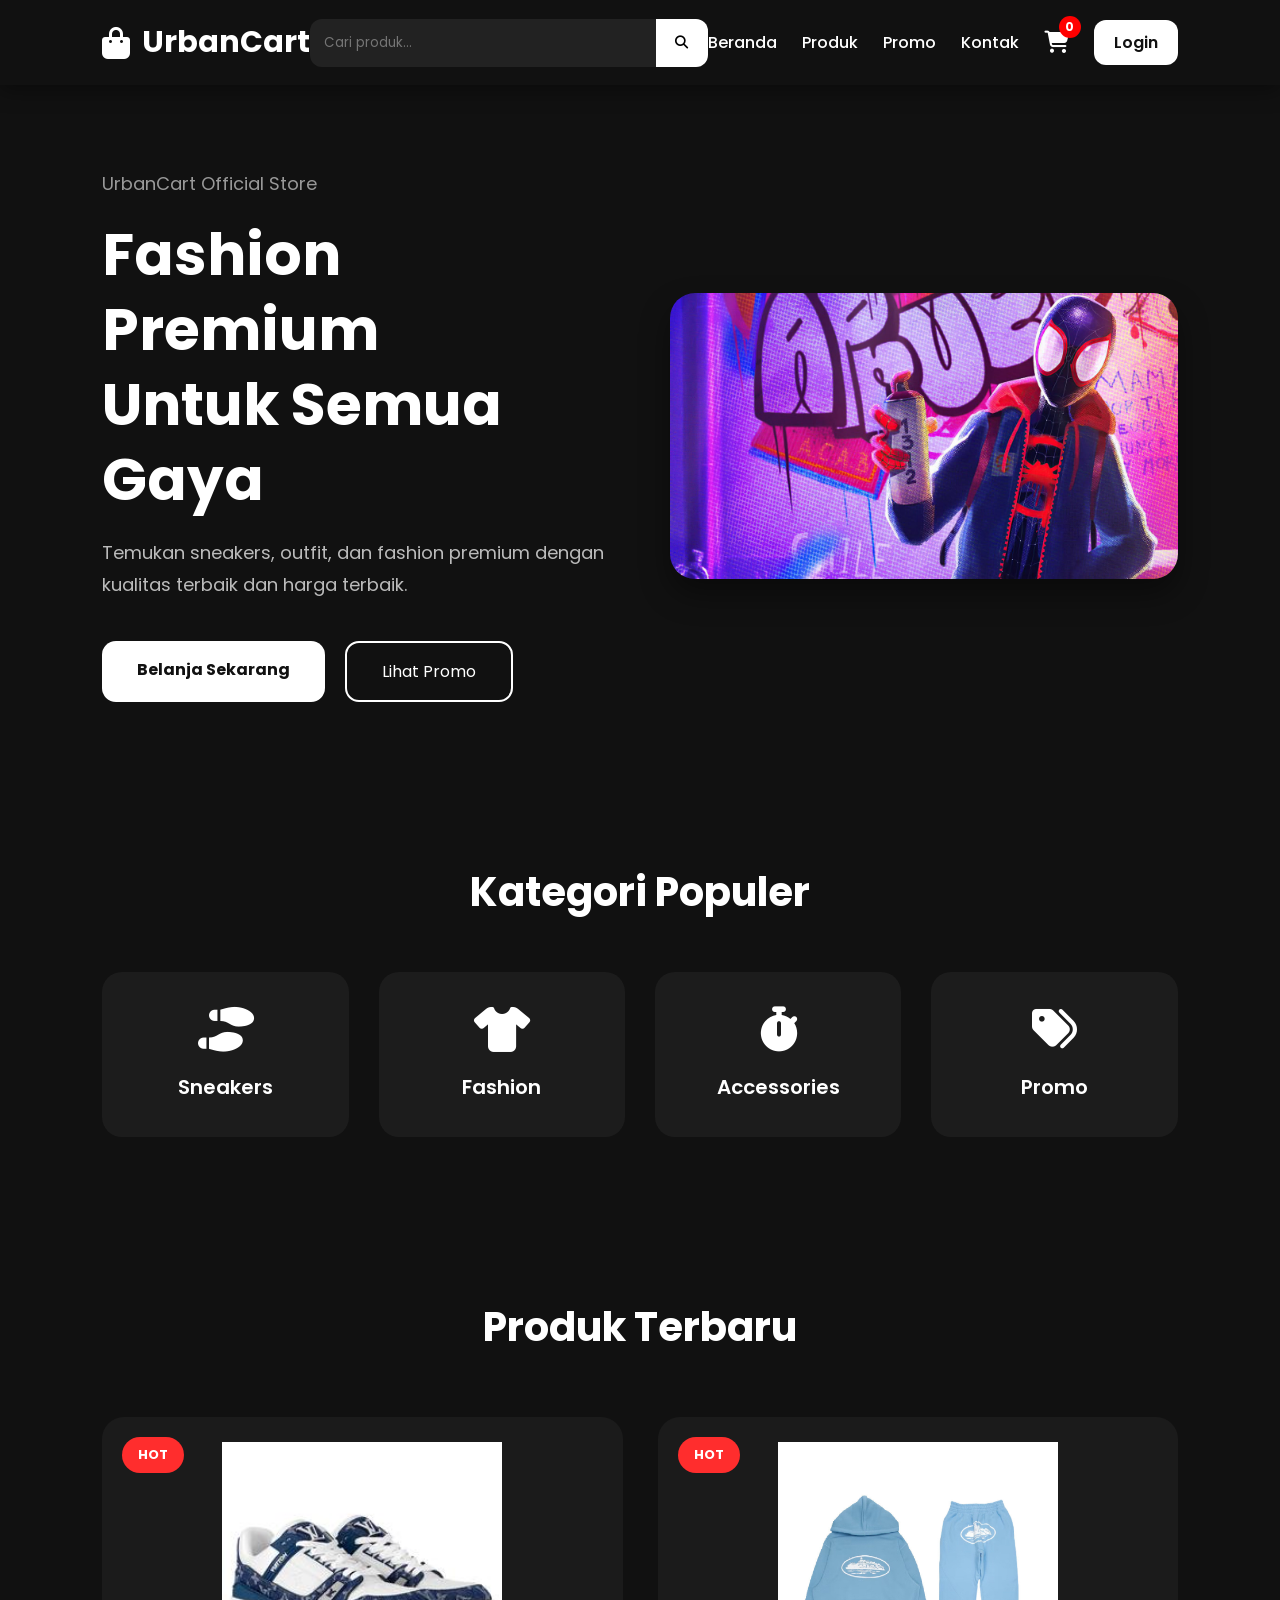
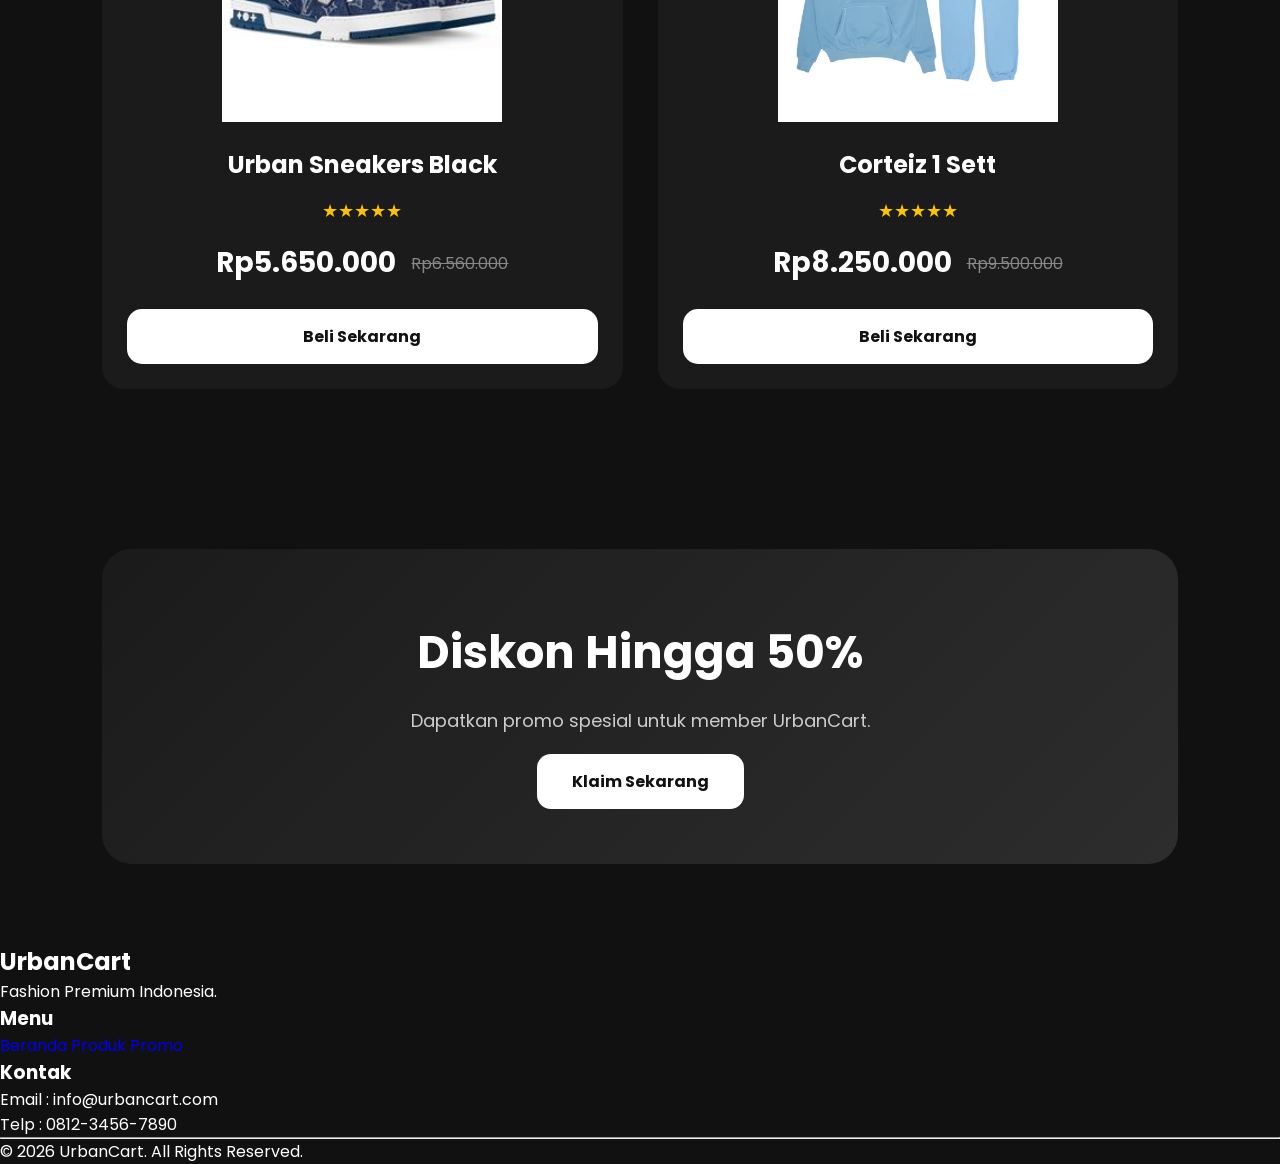
==== Urbancart/index.html @ 20b846c2 "Add files via upload" ====
<!DOCTYPE html>
<html lang="id">

<head>
	<meta charset="UTF-8">
	<meta name="viewport" content="width=device-width, initial-scale=1.0">
	<title>UrbanCart | Toko Online</title>

	<link rel="stylesheet" href="css/style.css">

	<link rel="preconnect" href="https://fonts.googleapis.com">
	<link href="https://fonts.googleapis.com/css2?family=Poppins:wght@300;400;500;600;700&display=swap"
		rel="stylesheet">

	<link rel="stylesheet" href="https://cdnjs.cloudflare.com/ajax/libs/font-awesome/6.6.0/css/all.min.css">
</head>

<body>

	<!-- ================= NAVBAR ================= -->

	<header>

		<div class="logo">
			<i class="fa-solid fa-bag-shopping"></i>
			<h2>UrbanCart</h2>
		</div>

		<div class="search-box">

			<input type="text" id="searchInput" placeholder="Cari produk..." onkeyup="searchProduct()">

			<button>
				<i class="fa-solid fa-magnifying-glass"></i>
			</button>

		</div>

		<nav>

			<a href="index.html">Beranda</a>
			<a href="#produk">Produk</a>
			<a href="#">Promo</a>
			<a href="#">Kontak</a>

			<a href="keranjang.html" class="cart">

				<i class="fa-solid fa-cart-shopping"></i>

				<span id="cart-count">0</span>

			</a>

			<a href="login.html" class="login-btn">

				Login

			</a>

		</nav>

	</header>

	<!-- ================= HERO ================= -->

	<section class="hero">

		<div class="hero-text">

			<span>UrbanCart Official Store</span>

			<h1>

				Fashion Premium
				<br>
				Untuk Semua Gaya

			</h1>

			<p>

				Temukan sneakers, outfit, dan fashion premium
				dengan kualitas terbaik dan harga terbaik.

			</p>

			<div class="hero-button">

				<a href="#produk" class="btn-primary">

					Belanja Sekarang

				</a>

				<a href="#" class="btn-secondary">

					Lihat Promo

				</a>

			</div>

		</div>

		<div class="hero-image">

			<img src="images/Bannerspd.jpeg" alt="Banner UrbanCart">

		</div>

	</section>

	<!-- ================= CATEGORY ================= -->

	<section class="kategori">

		<h2>Kategori Populer</h2>

		<div class="kategori-box">

			<div class="kategori-card">

				<i class="fa-solid fa-shoe-prints"></i>

				<h3>Sneakers</h3>

			</div>

			<div class="kategori-card">

				<i class="fa-solid fa-shirt"></i>

				<h3>Fashion</h3>

			</div>

			<div class="kategori-card">

				<i class="fa-solid fa-stopwatch"></i>

				<h3>Accessories</h3>

			</div>

			<div class="kategori-card">

				<i class="fa-solid fa-tags"></i>

				<h3>Promo</h3>

			</div>

		</div>

	</section>

	<!-- ================= PRODUK ================= -->

	<section class="produk" id="produk">

		<h2>Produk Terbaru</h2>

		<div class="product-grid">

			<!-- Produk 1 -->

			<div class="product-card" data-name="Urban Sneakers Black">

				<div class="badge">

					HOT

				</div>

				<img src="images/Sepatu.png" alt="Sepatu">

				<h3>Urban Sneakers Black</h3>

				<div class="rating">

					★★★★★

				</div>

				<div class="price">

					<span class="new-price">

						Rp5.650.000

					</span>

					<span class="old-price">

						Rp6.560.000

					</span>

				</div>

				<div class="product-button">

					<a href="detail-produk.html" class="btn-buy">

						Beli Sekarang

					</a>

				</div>

			</div>

			<!-- Produk 2 -->

			<div class="product-card" data-name="Corteiz 1 Sett">

				<div class="badge">

					HOT

				</div>

				<img src="images/corteiz.png" alt="Corteiz">

				<h3>Corteiz 1 Sett</h3>

				<div class="rating">

					★★★★★

				</div>

				<div class="price">

					<span class="new-price">

						Rp8.250.000

					</span>

					<span class="old-price">

						Rp9.500.000

					</span>

				</div>

				<div class="product-button">

					<a href="detail-produk.html" class="btn-buy">

						Beli Sekarang

					</a>

				</div>

			</div>

		</div>

	</section>

	<!-- ================= PROMO ================= -->

	<section class="promo">

		<div class="promo-box">

			<h2>

				Diskon Hingga 50%

			</h2>

			<p>

				Dapatkan promo spesial untuk member UrbanCart.

			</p>

			<a href="#" class="btn-primary">

				Klaim Sekarang

			</a>

		</div>

	</section>

	<!-- ================= FOOTER ================= -->

	<footer>

		<div class="footer-content">

			<div>

				<h2>UrbanCart</h2>

				<p>

					Fashion Premium Indonesia.

				</p>

			</div>

			<div>

				<h3>Menu</h3>

				<a href="#">Beranda</a>
				<a href="#">Produk</a>
				<a href="#">Promo</a>

			</div>

			<div>

				<h3>Kontak</h3>

				<p>Email : info@urbancart.com</p>
				<p>Telp : 0812-3456-7890</p>

			</div>

		</div>

		<hr>

		<p class="copyright">

			© 2026 UrbanCart. All Rights Reserved.

		</p>

	</footer>

	<script src="script.js"></script>

</body>

</html>
---- Urbancart/css/style.css ----
/* ==========================================
            UrbanCart V2
========================================== */

/* ===== GOOGLE FONT ===== */

@import url('https://fonts.googleapis.com/css2?family=Poppins:wght@300;400;500;600;700;800&display=swap');

/* ===== RESET ===== */

* {
    margin: 0;
    padding: 0;
    box-sizing: border-box;
    font-family: 'Poppins', sans-serif;
    scroll-behavior: smooth;
}

body {
    background: #111;
    color: #fff;
}

img {
    width: 100%;
    display: block;
}

a {
    text-decoration: none;
}

section {
    padding: 80px 8%;
}

/* ==========================================
                NAVBAR
========================================== */

header {

    position: fixed;

    top: 0;

    left: 0;

    width: 100%;

    height: 85px;

    background: #111;

    display: flex;

    justify-content: space-between;

    align-items: center;

    padding: 0 8%;

    z-index: 999;

    box-shadow: 0 5px 20px rgba(0, 0, 0, .4);

}

.logo {

    display: flex;

    align-items: center;

    gap: 12px;

}

.logo i {

    font-size: 32px;

    color: #fff;

}

.logo h2 {

    font-size: 30px;

    font-weight: 700;

}

/* Search */

.search-box {

    width: 420px;

    display: flex;

}

.search-box input {

    width: 100%;

    padding: 14px;

    border: none;

    outline: none;

    background: #222;

    color: white;

    border-radius: 12px 0 0 12px;

}

.search-box button {

    width: 60px;

    border: none;

    background: #fff;

    color: #000;

    cursor: pointer;

    border-radius: 0 12px 12px 0;

    transition: .3s;

}

.search-box button:hover {

    background: #d9d9d9;

}

/* Menu */

nav {

    display: flex;

    align-items: center;

    gap: 25px;

}

nav a {

    color: white;

    font-weight: 500;

    transition: .3s;

}

nav a:hover {

    color: #cfcfcf;

}

.cart {

    position: relative;

    font-size: 22px;

}

#cart-count {

    position: absolute;

    top: -10px;

    right: -12px;

    width: 22px;

    height: 22px;

    background: red;

    border-radius: 50%;

    display: flex;

    justify-content: center;

    align-items: center;

    font-size: 12px;

    font-weight: bold;

}

.login-btn {

    background: #fff;

    color: #111;

    padding: 10px 20px;

    border-radius: 12px;

    font-weight: 600;

    transition: .3s;

}

.login-btn:hover {

    background: #d9d9d9;

}

/* ==========================================
                HERO
========================================== */

.hero {

    margin-top: 90px;

    display: flex;

    justify-content: space-between;

    align-items: center;

    gap: 60px;

}

.hero-text {

    flex: 1;

}

.hero-text span {

    color: #999;

    font-size: 18px;

}

.hero-text h1 {

    font-size: 58px;

    line-height: 75px;

    margin: 20px 0;

}

.hero-text p {

    color: #bbb;

    line-height: 32px;

    font-size: 18px;

}

.hero-button {

    display: flex;

    gap: 20px;

    margin-top: 40px;

}

.btn-primary {

    background: #fff;

    color: #111;

    padding: 16px 35px;

    border-radius: 14px;

    font-weight: 700;

    transition: .3s;

}

.btn-primary:hover {

    transform: translateY(-4px);

}

.btn-secondary {

    border: 2px solid white;

    color: white;

    padding: 16px 35px;

    border-radius: 14px;

    transition: .3s;

}

.btn-secondary:hover {

    background: white;

    color: #111;

}

.hero-image {

    flex: 1;

}

.hero-image img {

    border-radius: 25px;

    box-shadow: 0 15px 30px rgba(0, 0, 0, .4);

}

/* ==========================================
            KATEGORI
========================================== */

.kategori {

    text-align: center;

}

.kategori h2 {

    font-size: 40px;

    margin-bottom: 50px;

}

.kategori-box {

    display: grid;

    grid-template-columns: repeat(4, 1fr);

    gap: 30px;

}

.kategori-card {

    background: #1c1c1c;

    padding: 35px;

    border-radius: 20px;

    transition: .35s;

    cursor: pointer;

}

.kategori-card:hover {

    transform: translateY(-10px);

    background: #252525;

}

.kategori-card i {

    font-size: 45px;

    margin-bottom: 20px;

}

.kategori-card h3 {

    font-size: 20px;

    font-weight: 600;

}

/* ==========================================
            PRODUK
========================================== */

.produk {

    text-align: center;

}

.produk h2 {

    font-size: 40px;

    margin-bottom: 60px;

}

.product-grid {

    display: grid;

    grid-template-columns: repeat(auto-fit, minmax(300px, 1fr));

    gap: 35px;

}

.product-card {

    background: #1b1b1b;

    border-radius: 22px;

    overflow: hidden;

    transition: .35s;

    position: relative;

    padding: 25px;

}

.product-card:hover {

    transform: translateY(-10px);

    box-shadow: 0 20px 40px rgba(0, 0, 0, .5);

}

.product-card img {

    width: 100%;

    height: 280px;

    object-fit: contain;

    margin-bottom: 25px;

}

/* Badge */

.badge {

    position: absolute;

    top: 20px;

    left: 20px;

    background: #ff2d2d;

    color: white;

    padding: 8px 16px;

    border-radius: 25px;

    font-size: 13px;

    font-weight: 700;

}

/* Nama */

.product-card h3 {

    font-size: 24px;

    margin-bottom: 15px;

}

/* Rating */

.rating {

    color: #ffc107;

    font-size: 18px;

    margin-bottom: 18px;

}

/* Harga */

.price {

    display: flex;

    justify-content: center;

    align-items: center;

    gap: 15px;

    margin-bottom: 25px;

}

.new-price {

    font-size: 28px;

    font-weight: 700;

}

.old-price {

    color: #888;

    text-decoration: line-through;

}

/* Tombol */

.product-button {

    margin-top: 15px;

}

.btn-buy {

    display: block;

    width: 100%;

    background: white;

    color: #111;

    padding: 15px;

    border-radius: 15px;

    font-weight: 700;

    transition: .3s;

}

.btn-buy:hover {

    background: #dedede;

    transform: scale(1.03);

}

/* ==========================================
            PROMO
========================================== */

.promo {

    padding: 80px 8%;

}

.promo-box {

    background: linear-gradient(135deg, #1b1b1b, #2d2d2d);

    border-radius: 30px;

    padding: 70px;

    text-align: center;

}

.promo-box h2 {

    font-size: 45px;

    margin-bottom: 20px;

}

.promo-box p {

    color: #ccc;

    font-size: 18px;

    margin-bottom: 35px;

}
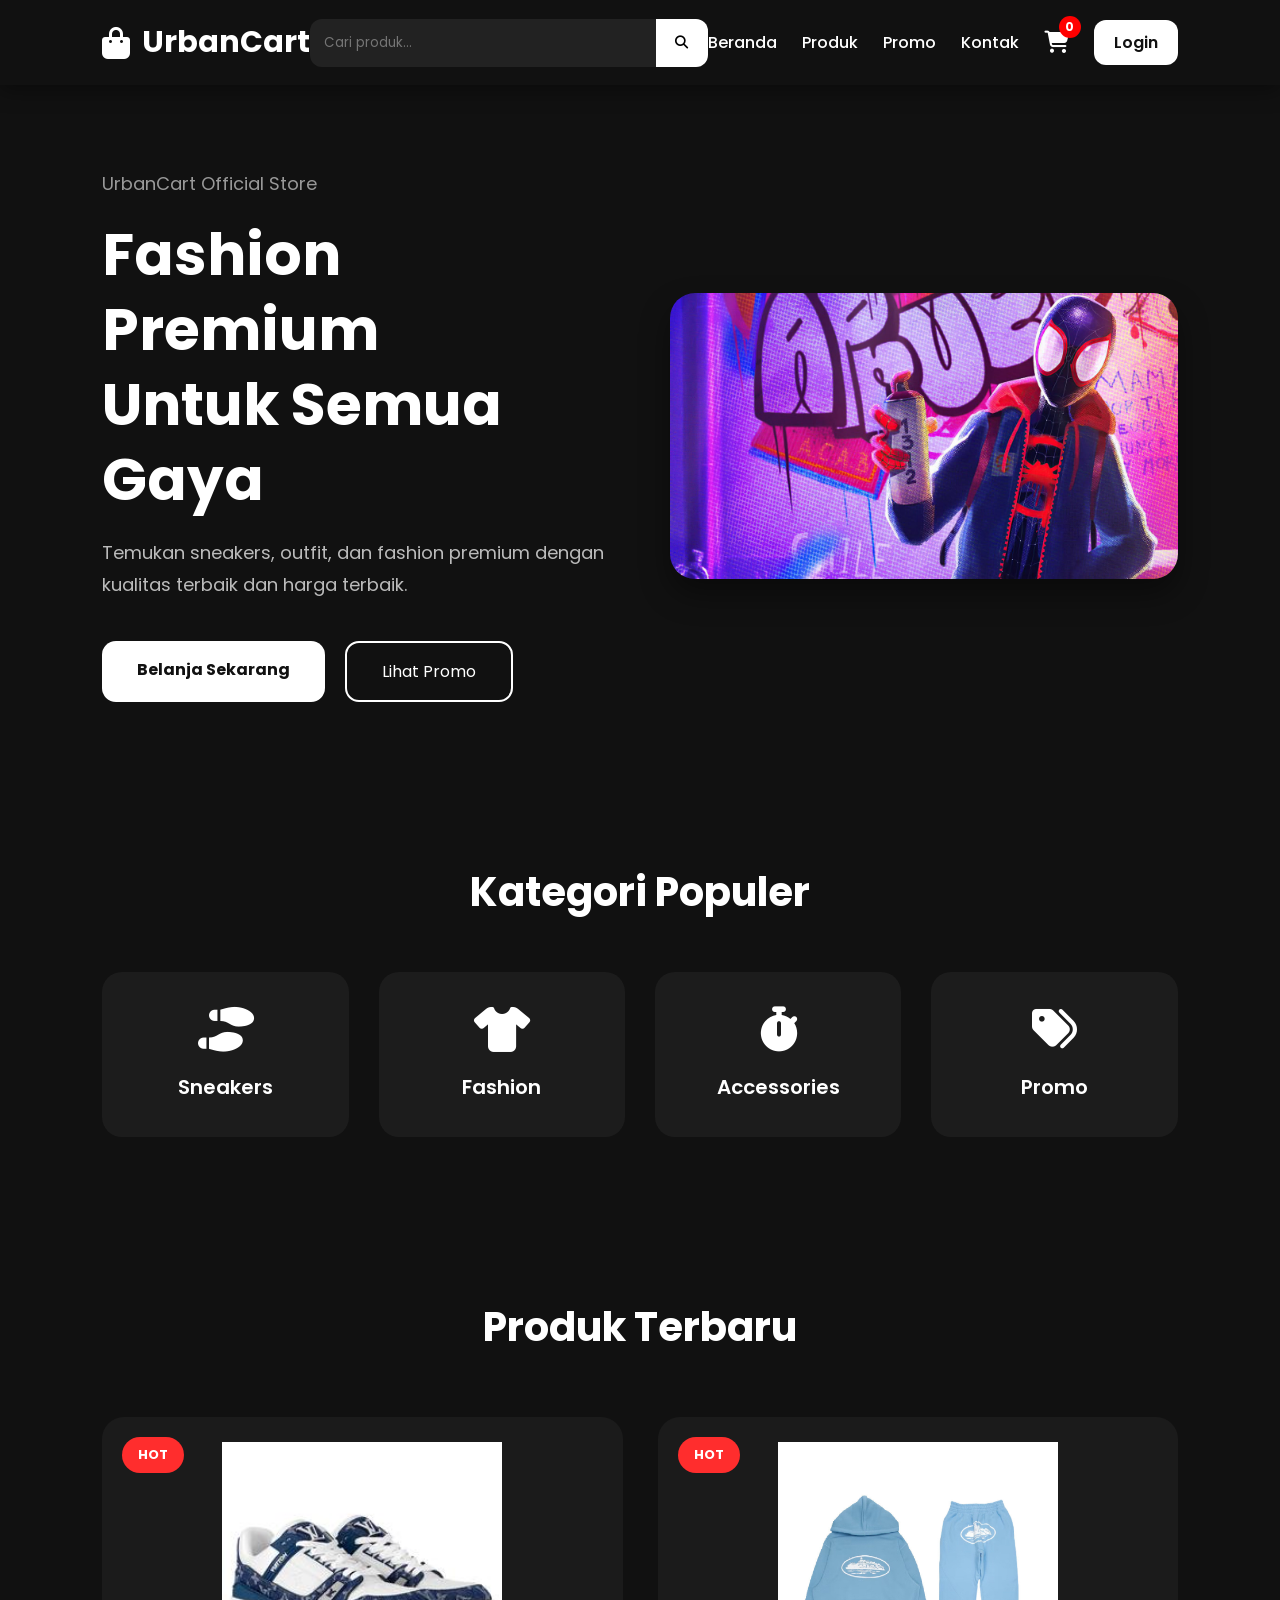
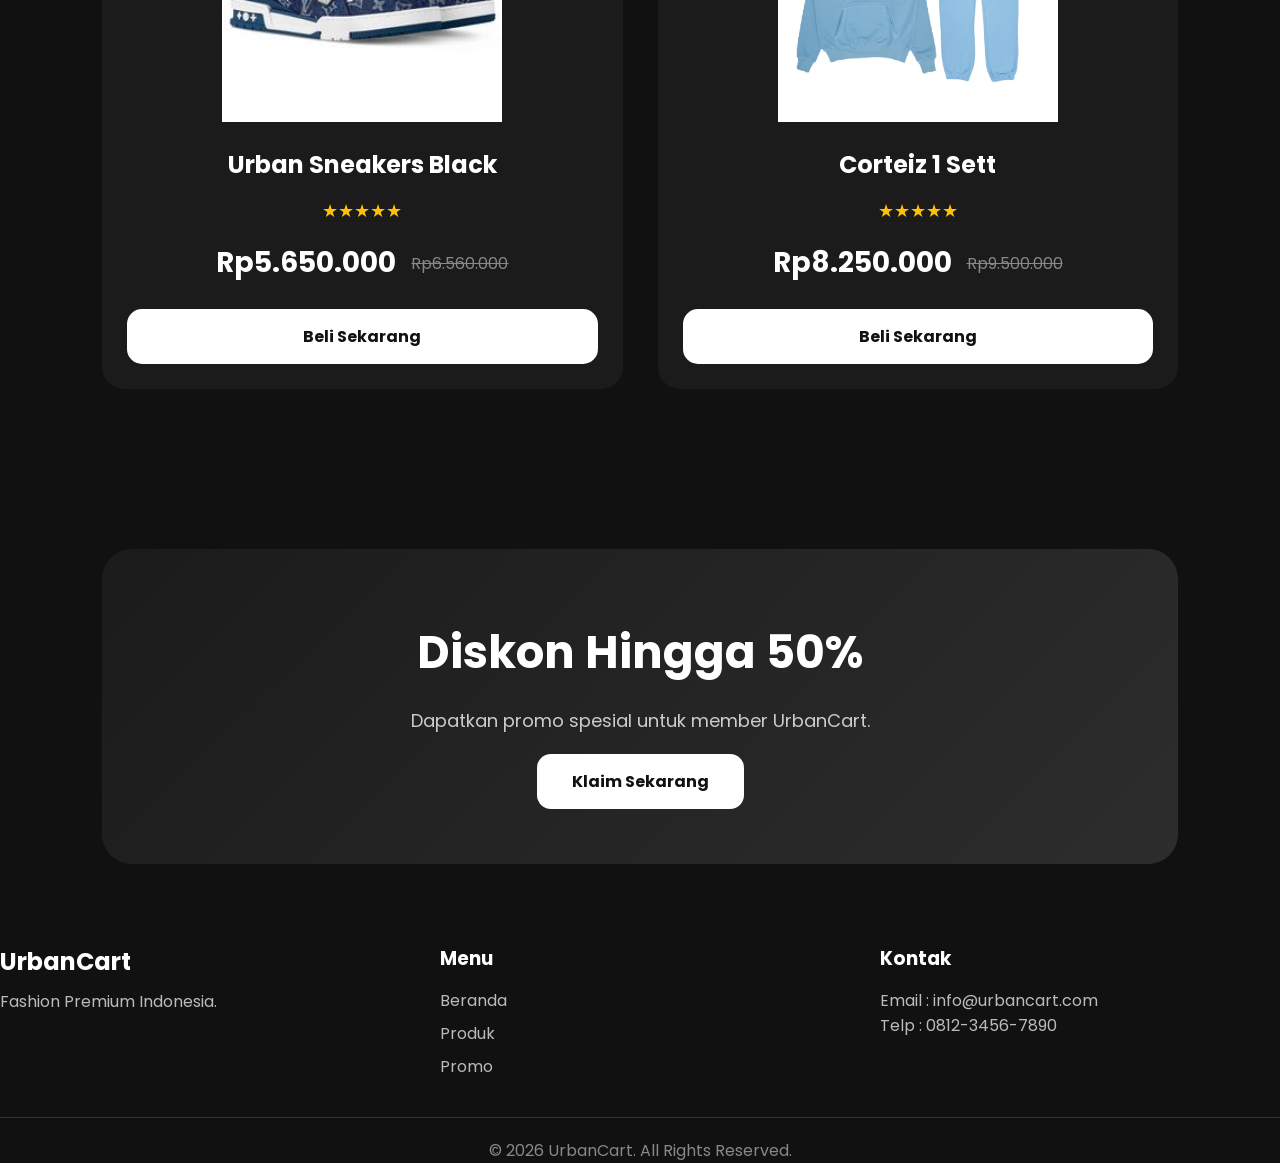
==== commit 91b2c597: "Add files via upload" ====
--- a/Urbancart/index.html
+++ b/Urbancart/index.html
@@ -36,27 +36,34 @@
 
 		</div>
 
-		<nav>
-
+		<!-- Hamburger (Mobile) -->
+		<button class="hamburger" onclick="toggleMenu()">
+			<span></span>
+			<span></span>
+			<span></span>
+		</button>
+		
+		<nav id="navMenu">
+		
 			<a href="index.html">Beranda</a>
 			<a href="#produk">Produk</a>
 			<a href="#">Promo</a>
 			<a href="#">Kontak</a>
-
+		
 			<a href="keranjang.html" class="cart">
-
+		
 				<i class="fa-solid fa-cart-shopping"></i>
-
+		
 				<span id="cart-count">0</span>
-
+		
 			</a>
-
+		
 			<a href="login.html" class="login-btn">
-
+		
 				Login
-
+		
 			</a>
-
+		
 		</nav>
 
 	</header>
--- a/Urbancart/css/style.css
+++ b/Urbancart/css/style.css
@@ -632,4 +632,487 @@
 
     margin-bottom: 35px;
 
+}
+
+/* ==========================================
+            FOOTER
+========================================== */
+
+.footer-content {
+
+    display: grid;
+
+    grid-template-columns: repeat(3, 1fr);
+
+    gap: 40px;
+
+    margin-bottom: 30px;
+
+}
+
+.footer-content h2 {
+
+    margin-bottom: 10px;
+
+}
+
+.footer-content h3 {
+
+    margin-bottom: 15px;
+
+}
+
+.footer-content a {
+
+    display: block;
+
+    color: #bbb;
+
+    margin-bottom: 8px;
+
+    text-decoration: none;
+
+}
+
+.footer-content a:hover {
+
+    color: #fff;
+
+}
+
+.footer-content p {
+
+    color: #bbb;
+
+}
+
+footer hr {
+
+    border: none;
+
+    border-top: 1px solid #333;
+
+    margin-bottom: 20px;
+
+}
+
+.copyright {
+
+    text-align: center;
+
+    color: #888;
+
+}
+
+/* ==========================================
+        HAMBURGER MENU
+========================================== */
+
+.hamburger {
+
+    display: none;
+
+    flex-direction: column;
+
+    gap: 5px;
+
+    cursor: pointer;
+
+    background: none;
+
+    border: none;
+
+    padding: 5px;
+
+}
+
+.hamburger span {
+
+    width: 28px;
+
+    height: 3px;
+
+    background: #fff;
+
+    border-radius: 3px;
+
+    transition: .3s;
+
+}
+
+.hamburger.active span:nth-child(1) {
+
+    transform: rotate(45deg) translate(6px, 6px);
+
+}
+
+.hamburger.active span:nth-child(2) {
+
+    opacity: 0;
+
+}
+
+.hamburger.active span:nth-child(3) {
+
+    transform: rotate(-45deg) translate(6px, -6px);
+
+}
+
+/* ==========================================
+            RESPONSIVE
+========================================== */
+
+/* Tablet */
+
+@media(max-width: 1024px) {
+
+    section {
+
+        padding: 60px 5%;
+
+    }
+
+    .hero-text h1 {
+
+        font-size: 44px;
+
+        line-height: 58px;
+
+    }
+
+    .kategori-box {
+
+        grid-template-columns: repeat(2, 1fr);
+
+    }
+
+    .footer-content {
+
+        grid-template-columns: repeat(2, 1fr);
+
+    }
+
+}
+
+/* Mobile */
+
+@media(max-width: 768px) {
+
+    section {
+
+        padding: 50px 4%;
+
+    }
+
+    /* Navbar */
+
+    header {
+
+        height: auto;
+
+        padding: 15px 5%;
+
+        flex-wrap: wrap;
+
+        position: relative;
+
+    }
+
+    .hamburger {
+
+        display: flex;
+
+    }
+
+    .search-box {
+
+        width: 100%;
+
+        order: 3;
+
+        margin-top: 10px;
+
+    }
+
+    nav {
+
+        display: none;
+
+        position: absolute;
+
+        top: 100%;
+
+        left: 0;
+
+        width: 100%;
+
+        background: #111;
+
+        flex-direction: column;
+
+        align-items: center;
+
+        padding: 25px 0;
+
+        gap: 20px;
+
+        box-shadow: 0 10px 20px rgba(0, 0, 0, .4);
+
+    }
+
+    nav.active {
+
+        display: flex;
+
+    }
+
+    /* Hero */
+
+    .hero {
+
+        flex-direction: column;
+
+        text-align: center;
+
+        gap: 40px;
+
+        margin-top: 140px;
+
+    }
+
+    .hero-text h1 {
+
+        font-size: 36px;
+
+        line-height: 48px;
+
+    }
+
+    .hero-text span {
+
+        font-size: 15px;
+
+    }
+
+    .hero-text p {
+
+        font-size: 16px;
+
+        line-height: 28px;
+
+    }
+
+    .hero-button {
+
+        justify-content: center;
+
+        flex-wrap: wrap;
+
+    }
+
+    /* Kategori */
+
+    .kategori h2 {
+
+        font-size: 30px;
+
+        margin-bottom: 35px;
+
+    }
+
+    .kategori-box {
+
+        grid-template-columns: repeat(2, 1fr);
+
+        gap: 15px;
+
+    }
+
+    .kategori-card {
+
+        padding: 25px 15px;
+
+    }
+
+    .kategori-card i {
+
+        font-size: 35px;
+
+    }
+
+    .kategori-card h3 {
+
+        font-size: 16px;
+
+    }
+
+    /* Produk */
+
+    .produk h2 {
+
+        font-size: 30px;
+
+        margin-bottom: 40px;
+
+    }
+
+    .product-grid {
+
+        grid-template-columns: 1fr;
+
+        gap: 25px;
+
+    }
+
+    .product-card img {
+
+        height: 220px;
+
+    }
+
+    .product-card h3 {
+
+        font-size: 20px;
+
+    }
+
+    .new-price {
+
+        font-size: 24px;
+
+    }
+
+    /* Promo */
+
+    .promo {
+
+        padding: 50px 4%;
+
+    }
+
+    .promo-box {
+
+        padding: 40px 25px;
+
+        border-radius: 20px;
+
+    }
+
+    .promo-box h2 {
+
+        font-size: 28px;
+
+    }
+
+    .promo-box p {
+
+        font-size: 15px;
+
+    }
+
+    /* Footer */
+
+    .footer-content {
+
+        grid-template-columns: 1fr;
+
+        gap: 30px;
+
+        text-align: center;
+
+    }
+
+}
+
+/* Small Mobile */
+
+@media(max-width: 480px) {
+
+    .hero {
+
+        margin-top: 150px;
+
+    }
+
+    .hero-text h1 {
+
+        font-size: 28px;
+
+        line-height: 40px;
+
+    }
+
+    .hero-text p {
+
+        font-size: 14px;
+
+    }
+
+    .btn-primary,
+    .btn-secondary {
+
+        padding: 14px 25px;
+
+        font-size: 14px;
+
+    }
+
+    .kategori-box {
+
+        grid-template-columns: 1fr 1fr;
+
+        gap: 12px;
+
+    }
+
+    .kategori-card {
+
+        padding: 20px 10px;
+
+    }
+
+    .kategori-card i {
+
+        font-size: 28px;
+
+        margin-bottom: 10px;
+
+    }
+
+    .kategori-card h3 {
+
+        font-size: 14px;
+
+    }
+
+    .product-card img {
+
+        height: 180px;
+
+    }
+
+    .product-card h3 {
+
+        font-size: 18px;
+
+    }
+
+    .new-price {
+
+        font-size: 22px;
+
+    }
+
+    .old-price {
+
+        font-size: 14px;
+
+    }
+
+    .promo-box h2 {
+
+        font-size: 24px;
+
+    }
+
 }
